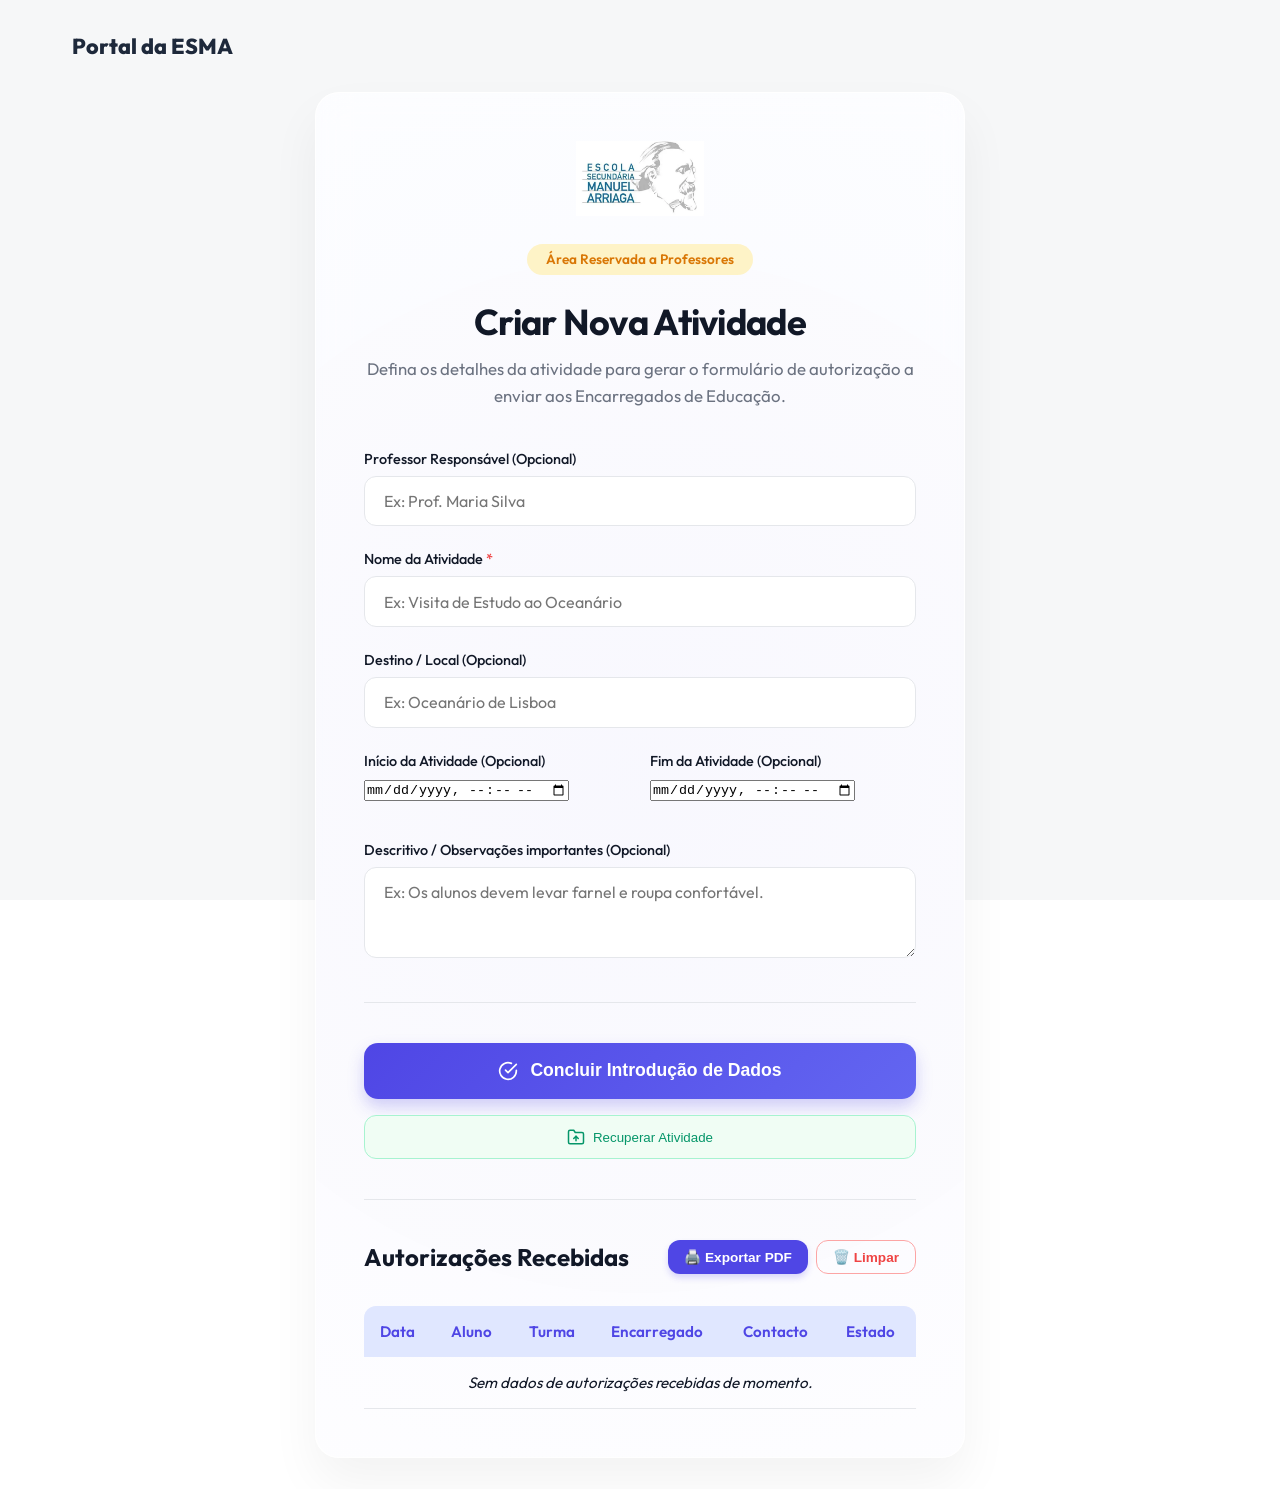
==== professor.html @ e7a481b1 "Add files via upload" ====
<!DOCTYPE html>
<html lang="pt-PT">
<head>
    <meta charset="UTF-8">
    <meta name="viewport" content="width=device-width, initial-scale=1.0">
    <title>Painel do Professor - EduConnect</title>
    <link href="https://fonts.googleapis.com/css2?family=Outfit:wght@300;400;500;600;700&display=swap" rel="stylesheet">
    <link rel="stylesheet" href="styles.css">
</head>
<body>
    <div class="page-wrapper">
        <header class="header">
            <div class="logo">
                <span>Portal da ESMA</span>
            </div>
        </header>

        <main class="main-content">
            <div class="card glass-effect">
                <div class="card-header">
                    <img src="logotipo_ESMA.webp" alt="Logotipo ESMA" style="height: 75px; margin-bottom: 1.5rem; object-fit: contain;">
                    <br>
                    <span class="badge" style="background:#fef3c7; color:#d97706;">Área Reservada a Professores</span>
                    <h1>Criar Nova Atividade</h1>
                    <p class="subtitle">Defina os detalhes da atividade para gerar o formulário de autorização a enviar aos Encarregados de Educação.</p>
                </div>

                <form id="teacherForm" class="auth-form">
                    <div class="form-group">
                        <label for="professorInput">Professor Responsável (Opcional)</label>
                        <input type="text" id="professorInput" placeholder="Ex: Prof. Maria Silva">
                    </div>

                    <div class="form-group">
                        <label for="atividadeInput">Nome da Atividade <span style="color:#ef4444">*</span></label>
                        <input type="text" id="atividadeInput" placeholder="Ex: Visita de Estudo ao Oceanário" required>
                    </div>

                    <div class="form-group">
                        <label for="localInput">Destino / Local (Opcional)</label>
                        <input type="text" id="localInput" placeholder="Ex: Oceanário de Lisboa">
                    </div>

                    <div class="form-row">
                        <div class="form-group">
                            <label for="dataInicioInput">Início da Atividade (Opcional)</label>
                            <input type="datetime-local" id="dataInicioInput">
                        </div>
                        <div class="form-group">
                            <label for="dataFimInput">Fim da Atividade (Opcional)</label>
                            <input type="datetime-local" id="dataFimInput">
                        </div>
                    </div>

                    <div class="form-group" style="margin-top: 1rem;">
                        <label for="notasInput">Descritivo / Observações importantes (Opcional)</label>
                        <textarea id="notasInput" rows="3" placeholder="Ex: Os alunos devem levar farnel e roupa confortável." style="width: 100%; padding: 0.9rem 1.2rem; border: 1px solid var(--border-color); border-radius: 12px; font-family: inherit; font-size: 1rem; color: var(--text-main); background: white; resize: vertical;"></textarea>
                    </div>

                    <div class="divider"></div>

                    <button type="button" class="submit-btn" id="generateLinkBtn">
                        <svg width="20" height="20" viewBox="0 0 24 24" fill="none" stroke="currentColor" stroke-width="2" stroke-linecap="round" stroke-linejoin="round"><path d="M22 11.08V12a10 10 0 1 1-5.93-9.14"></path><polyline points="22 4 12 14.01 9 11.01"></polyline></svg>
                        <span class="btn-text" id="generateLinkText">Concluir Introdução de Dados</span>
                    </button>

                    <div style="display: flex; gap: 0.5rem; margin-top: 1rem;">
                        <button type="button" class="secondary-btn class-hidden" id="editDataBtn" style="flex: 1; display: flex; align-items: center; justify-content: center; gap: 0.5rem; border: 1px solid #cbd5e1; background: #f8fafc; color: #475569; padding: 0.75rem;">
                            <svg width="18" height="18" viewBox="0 0 24 24" fill="none" stroke="currentColor" stroke-width="2" stroke-linecap="round" stroke-linejoin="round"><path d="M20 14.66V20a2 2 0 0 1-2 2H4a2 2 0 0 1-2-2V6a2 2 0 0 1 2-2h5.34"></path><polygon points="18 2 22 6 12 16 8 16 8 12 18 2"></polygon></svg>
                            <span style="font-weight: 500;">Corrigir Dados</span>
                        </button>
                        <button type="button" class="secondary-btn class-hidden" id="newActivityBtn" style="flex: 1; display: flex; align-items: center; justify-content: center; gap: 0.5rem; border: 1px solid #fecaca; background: #fff5f5; color: #ef4444; padding: 0.75rem;">
                            <svg width="18" height="18" viewBox="0 0 24 24" fill="none" stroke="currentColor" stroke-width="2" stroke-linecap="round" stroke-linejoin="round"><line x1="12" y1="5" x2="12" y2="19"></line><line x1="5" y1="12" x2="19" y2="12"></line></svg>
                            <span style="font-weight: 500;">Nova Atividade</span>
                        </button>
                        <button type="button" class="secondary-btn class-hidden" id="saveActivityBtn" style="flex: 1; display: flex; align-items: center; justify-content: center; gap: 0.5rem; border: 1px solid #c7d2fe; background: #eef2ff; color: #4338ca; padding: 0.75rem;">
                            <svg width="18" height="18" viewBox="0 0 24 24" fill="none" stroke="currentColor" stroke-width="2" stroke-linecap="round" stroke-linejoin="round"><path d="M19 21H5a2 2 0 0 1-2-2V5a2 2 0 0 1 2-2h11l5 5v11a2 2 0 0 1-2 2z"></path><polyline points="17 21 17 13 7 13 7 21"></polyline><polyline points="7 3 7 8 15 8"></polyline></svg>
                            <span style="font-weight: 500;">Gravar Atividade</span>
                        </button>
                        <button type="button" class="secondary-btn" id="loadActivityBtn" style="flex: 1; display: flex; align-items: center; justify-content: center; gap: 0.5rem; border: 1px solid #a7f3d0; background: #f0fdf4; color: #059669; padding: 0.75rem;">
                            <svg width="18" height="18" viewBox="0 0 24 24" fill="none" stroke="currentColor" stroke-width="2" stroke-linecap="round" stroke-linejoin="round"><path d="M22 19a2 2 0 0 1-2 2H4a2 2 0 0 1-2-2V5a2 2 0 0 1 2-2h5l2 3h9a2 2 0 0 1 2 2z"></path><line x1="12" y1="11" x2="12" y2="17"></line><polyline points="9 14 12 11 15 14"></polyline></svg>
                            <span style="font-weight: 500;">Recuperar Atividade</span>
                        </button>
                        <!-- input oculto para abrir ficheiro -->
                        <input type="file" id="importFileInput" accept=".json" style="display:none;">
                    </div>

                    <div id="linkResult" class="form-group class-hidden" style="margin-top: 1.5rem; text-align: left;">
                        <label>Link Gerado e Partilha Rápida:</label>
                        <div style="display:flex; gap:0.5rem; margin-top: 0.5rem;">
                            <input type="text" id="finalUrl" readonly style="background:#f9fafb; color:#111827; flex-grow:1;">
                            <button type="button" id="copyBtn" class="secondary-btn" style="width: auto; padding: 0.5rem 1rem;">📝 Copiar</button>
                        </div>
                        <div style="display:flex; gap:0.5rem; margin-top: 0.75rem;">
                            <button type="button" id="whatsappBtn" class="secondary-btn" style="flex:1; background:#25D366; color:white; border:none; padding: 0.75rem;">📱 WhatsApp</button>
                            <button type="button" id="smsBtn" class="secondary-btn" style="flex:1; background:#3b82f6; color:white; border:none; padding: 0.75rem;">💬 SMS</button>
                        </div>
                    </div>
                </form>

                <div class="divider"></div>
                
                <div class="dashboard-section" style="margin-top:2rem;">
                    <div id="printHeader" class="print-only" style="margin-bottom: 2rem; border-bottom: 2px solid #333; padding-bottom: 1rem;">
                        <div style="display: flex; justify-content: space-between; align-items: flex-end;">
                            <div>
                                <h1 id="printActivityTitle" style="margin: 0; color: #000; font-size: 20pt; text-align: left;">-</h1>
                                <p id="printActivityMeta" style="margin: 5px 0 0 0; color: #444; font-size: 11pt;">-</p>
                            </div>
                            <img src="logotipo_ESMA.webp" alt="ESMA" style="height: 50px;">
                        </div>
                    </div>

                    <div id="dashboardControls" style="display:flex; justify-content:space-between; align-items:center;">
                        <h2>Autorizações Recebidas</h2>
                        <div style="display: flex; gap: 0.5rem;">
                            <button type="button" class="secondary-btn" id="printPdfBtn" style="width:auto; padding:0.5rem 1rem; font-size:0.85rem; background:var(--primary); color:white; border:none; box-shadow:0 4px 6px rgba(79,70,229,0.2);">🖨️ Exportar PDF</button>
                            <button type="button" class="secondary-btn" id="clearDataBtn" style="width:auto; padding:0.5rem 1rem; font-size:0.85rem; color:#ef4444; border:1px solid #fca5a5; background:transparent;">🗑️ Limpar</button>
                        </div>
                    </div>
                    <div style="overflow-x: auto; margin-top:1rem;">
                        <table class="premium-table">
                            <thead>
                                <tr>
                                    <th>Data</th>
                                    <th>Aluno</th>
                                    <th>Turma</th>
                                    <th>Encarregado</th>
                                    <th>Contacto</th>
                                    <th>Estado</th>
                                </tr>
                            </thead>
                            <tbody id="submissionsTableBody">
                                <!-- Preenchido com JS -->
                            </tbody>
                        </table>
                    </div>
                </div>

            </div>
        </main>
    </div>

    <script>
        function getFormData() {
            return {
                professor: document.getElementById('professorInput')?.value || '',
                atividade: document.getElementById('atividadeInput')?.value || '',
                local: document.getElementById('localInput')?.value || '',
                inicio: document.getElementById('dataInicioInput')?.value || '',
                fim: document.getElementById('dataFimInput')?.value || '',
                notas: document.getElementById('notasInput')?.value || ''
            };
        }

        function saveActivityState(isLocked) {
            const data = getFormData();
            data.locked = isLocked;
            localStorage.setItem('eduAuthCurrentActivity', JSON.stringify(data));
        }

        function buildLink(data) {
            let baseArr = window.location.href.split('?')[0].split('#')[0].split('/');
            baseArr[baseArr.length - 1] = 'index.html';
            const baseUrl = baseArr.join('/');

            const url = new URL(baseUrl);
            url.searchParams.set('atividade', data.atividade.trim());
            if(data.professor.trim()) url.searchParams.set('professor', data.professor.trim());
            if(data.local.trim()) url.searchParams.set('local', data.local.trim());
            if(data.inicio) url.searchParams.set('inicio', data.inicio);
            if(data.fim) url.searchParams.set('fim', data.fim);
            if(data.notas.trim()) url.searchParams.set('notas', data.notas.trim());
            return url.toString();
        }

        function setLockState(locked, urlString = '', activityData = null) {
            ['professorInput', 'atividadeInput', 'localInput', 'dataInicioInput', 'dataFimInput', 'notasInput'].forEach(id => {
                const el = document.getElementById(id);
                if(el) {
                    el.disabled = locked;
                    el.style.opacity = locked ? '0.7' : '1';
                    el.style.background = locked ? '#f1f5f9' : 'white';
                }
            });

            const btn = document.getElementById('generateLinkBtn');
            btn.style.backgroundColor = locked ? '#10b981' : '';
            btn.style.cursor = locked ? 'default' : 'pointer';
            document.getElementById('generateLinkText').innerHTML = locked ? '<strong>Aprovado e Validado!</strong> O formulário abaixo está pronto.' : 'Concluir Introdução de Dados';
            btn.disabled = locked;

            if (locked) {
                document.getElementById('editDataBtn').classList.remove('class-hidden');
                document.getElementById('newActivityBtn').classList.remove('class-hidden');
                document.getElementById('saveActivityBtn').classList.remove('class-hidden');
                
                document.getElementById('finalUrl').value = urlString;
                document.getElementById('linkResult').classList.remove('class-hidden');
                
                let descAtividade = "nossa próxima atividade escolar";
                if (activityData) {
                    const nome = activityData.atividade || "";
                    let infoData = "";
                    if (activityData.inicio) {
                        const d = activityData.inicio.split('T')[0].split('-').reverse().join('/');
                        infoData = ` no dia ${d}`;
                    }
                    if (nome) descAtividade = `atividade "${nome}"${infoData}`;
                }

                const text = `Olá! Clique neste link para assinar a autorização da ${descAtividade}: ${urlString}`;
                document.getElementById('whatsappBtn').href = `https://api.whatsapp.com/send?text=${encodeURIComponent(text)}`;
                document.getElementById('smsBtn').href = `sms:?body=${encodeURIComponent(text)}`;
            } else {
                document.getElementById('linkResult').classList.add('class-hidden');
                document.getElementById('editDataBtn').classList.add('class-hidden');
                document.getElementById('newActivityBtn').classList.add('class-hidden');
                document.getElementById('saveActivityBtn').classList.add('class-hidden');
            }
        }

        document.getElementById('generateLinkBtn').addEventListener('click', () => {
            const data = getFormData();
            if(!data.atividade.trim()) {
                alert("O Nome da Atividade é de preenchimento obrigatório.");
                return;
            }
            saveActivityState(true);
            setLockState(true, buildLink(data), data);
        });

        document.getElementById('editDataBtn').addEventListener('click', () => {
            saveActivityState(false);
            setLockState(false);
        });

        document.getElementById('newActivityBtn').addEventListener('click', () => {
             if(confirm("Tem a certeza que deseja limpar os dados para configurar uma nova atividade? O link gerado para a atividade anterior continuará válido, mas este ecrã será reiniciado.")) {
                 
                 // Verificar se há dados na tabela
                 const submissions = JSON.parse(localStorage.getItem('eduAuthSubmissions')) || [];
                 if (submissions.length > 0) {
                     if (confirm("Deseja exportar e guardar os dados da atividade atual (PDF + Ficheiro de Recuperação) antes de a limpar?")) {
                         exportData();
                         printWithCustomTitle();
                         alert("Atenção: Os ficheiros foram gerados. Clique OK para concluir a limpeza dos dados da atividade anterior.");
                     }
                     // Apagar as autorizações antigas para iniciar a nova atividade
                     localStorage.removeItem('eduAuthSubmissions');
                     loadSubmissions();
                 }

                 localStorage.removeItem('eduAuthCurrentActivity');
                 document.getElementById('teacherForm').reset();
                 setLockState(false);
             }
        });

        // === EXPORTAÇÃO (Guardar ficheiro JSON) ===
        function exportData() {
            const activity = JSON.parse(localStorage.getItem('eduAuthCurrentActivity')) || {};
            const submissions = JSON.parse(localStorage.getItem('eduAuthSubmissions')) || [];
            const bundle = { version: 1, activity, submissions };

            const nome = activity.atividade || 'Atividade';
            let prefixoData = '';
            if (activity.inicio) {
                prefixoData = activity.inicio.split('T')[0].split('-').join('') + ' ';
            }
            const filename = `${prefixoData}${nome} - Autorizacoes.json`;

            const blob = new Blob([JSON.stringify(bundle, null, 2)], { type: 'application/json' });
            const url = URL.createObjectURL(blob);
            const a = document.createElement('a');
            a.href = url;
            a.download = filename;
            a.click();
            URL.revokeObjectURL(url);
        }

        document.getElementById('saveActivityBtn').addEventListener('click', () => {
            exportData();
            // Dá um pequeno tempo antes de abrir o PDF para o browser não bloquear os popup/downloads
            setTimeout(() => {
                printWithCustomTitle();
            }, 600);
        });

        // === IMPORTAÇÃO (Recuperar ficheiro JSON) ===
        document.getElementById('loadActivityBtn').addEventListener('click', () => {
            document.getElementById('importFileInput').click();
        });

        document.getElementById('importFileInput').addEventListener('change', (e) => {
            const file = e.target.files[0];
            if (!file) return;

            const reader = new FileReader();
            reader.onload = (ev) => {
                try {
                    const bundle = JSON.parse(ev.target.result);
                    if (!bundle.activity || !bundle.submissions) {
                        alert('Ficheiro inválido ou corrompido. Certifique-se de que é um ficheiro gerado por este sistema.');
                        return;
                    }

                    // Pergunta antes de sobrescrever
                    const currentSubs = JSON.parse(localStorage.getItem('eduAuthSubmissions')) || [];
                    if (currentSubs.length > 0) {
                        if (!confirm('Já existem dados nesta sessão. Deseja substituí-los pelos dados do ficheiro que está a abrir?')) {
                            e.target.value = '';
                            return;
                        }
                    }

                    // Preenche o formulario com os dados da atividade
                    const data = bundle.activity;
                    if(document.getElementById('professorInput')) document.getElementById('professorInput').value = data.professor || '';
                    if(document.getElementById('atividadeInput')) document.getElementById('atividadeInput').value = data.atividade || '';
                    if(document.getElementById('localInput')) document.getElementById('localInput').value = data.local || '';
                    if(document.getElementById('dataInicioInput')) document.getElementById('dataInicioInput').value = data.inicio || '';
                    if(document.getElementById('dataFimInput')) document.getElementById('dataFimInput').value = data.fim || '';
                    if(document.getElementById('notasInput')) document.getElementById('notasInput').value = data.notas || '';

                    // Guarda em localStorage e atualiza estado
                    data.locked = true;
                    localStorage.setItem('eduAuthCurrentActivity', JSON.stringify(data));
                    localStorage.setItem('eduAuthSubmissions', JSON.stringify(bundle.submissions));

                    setLockState(true, buildLink(data), data);
                    loadSubmissions();

                    alert(`✅ Atividade "${data.atividade}" recuperada com sucesso! ${bundle.submissions.length} autorização(s) carregada(s).`);
                } catch(err) {
                    alert('Erro ao ler o ficheiro. Verifique se é um ficheiro JSON válido.');
                }
                // Reset input para permitir reabrir o mesmo ficheiro se necessário
                e.target.value = '';
            };
            reader.readAsText(file);
        });

        // Initialize from local storage or set defaults on boot
        document.addEventListener('DOMContentLoaded', () => {
            const saved = localStorage.getItem('eduAuthCurrentActivity');
            if (saved) {
                try {
                    const data = JSON.parse(saved);
                    if(document.getElementById('professorInput')) document.getElementById('professorInput').value = data.professor || '';
                    if(document.getElementById('atividadeInput')) document.getElementById('atividadeInput').value = data.atividade || '';
                    if(document.getElementById('localInput')) document.getElementById('localInput').value = data.local || '';
                    if(document.getElementById('dataInicioInput')) document.getElementById('dataInicioInput').value = data.inicio || '';
                    if(document.getElementById('dataFimInput')) document.getElementById('dataFimInput').value = data.fim || '';
                    if(document.getElementById('notasInput')) document.getElementById('notasInput').value = data.notas || '';

                    if (data.locked) {
                        setLockState(true, buildLink(data), data);
                    }
                } catch(e) { console.error("Error loading activity state", e); }
            }
        });

        document.getElementById('copyBtn').addEventListener('click', () => {
            const finalUrl = document.getElementById('finalUrl');
            finalUrl.select();
            document.execCommand('copy');
            
            const copyBtn = document.getElementById('copyBtn');
            const origText = copyBtn.textContent;
            copyBtn.textContent = 'Copiado!';
            setTimeout(() => {
                copyBtn.textContent = origText;
            }, 2000);
        });

        document.getElementById('whatsappBtn').addEventListener('click', () => {
            const finalUrl = document.getElementById('finalUrl').value;
            const text = `Olá! Clique neste link para enviar a autorização da nossa próxima atividade escolar: ${finalUrl}`;
            window.open(`https://api.whatsapp.com/send?text=${encodeURIComponent(text)}`, '_blank');
        });

        document.getElementById('smsBtn').addEventListener('click', () => {
            const finalUrl = document.getElementById('finalUrl').value;
            const text = `Autorizacao Escolar: Assine a participacao na proxima atividade aqui: ${finalUrl}`;
            // Use ?body parameter since most modern phones support it natively. Note that some iOS prefer &body but ?body works via browser redirection fallback.
            window.open(`sms:?body=${encodeURIComponent(text)}`);
        });

        // Formata nomes: Primeiro I. I. Último
        function formatName(fullname) {
            if (!fullname) return "";
            const parts = fullname.trim().split(/\s+/);
            if (parts.length <= 2) return fullname;
            
            const first = parts[0];
            const last = parts[parts.length - 1];
            const initials = parts.slice(1, -1).map(p => {
                // Remove preposições comuns em português
                const lower = p.toLowerCase();
                if (['de', 'da', 'do', 'das', 'dos', 'e'].includes(lower)) return null;
                return p[0].toUpperCase() + ".";
            }).filter(i => i !== null).join(" ");
            
            return initials ? `${first} ${initials} ${last}` : `${first} ${last}`;
        }

        // Load Submissions Table
        function loadSubmissions() {
            const tbody = document.getElementById('submissionsTableBody');
            const submissions = JSON.parse(localStorage.getItem('eduAuthSubmissions')) || [];
            
            if(submissions.length === 0) {
                tbody.innerHTML = '<tr><td colspan="6" class="empty-state">Sem dados de autorizações recebidas de momento.</td></tr>';
                return;
            }

            tbody.innerHTML = '';
            // Ordem decrescente
            [...submissions].reverse().forEach(sub => {
                tbody.innerHTML += `
                    <tr>
                        <td>${sub.date}</td>
                        <td><strong>${formatName(sub.student)}</strong></td>
                        <td>${sub.class}</td>
                        <td>${formatName(sub.guardian)}</td>
                        <td>${sub.contact}</td>
                        <td><span class="status-badge">${sub.status}</span></td>
                    </tr>
                `;
            });
        }

        document.getElementById('clearDataBtn').addEventListener('click', () => {
            if(confirm('Tem a certeza que deseja apagar os dados visíveis?')) {
                localStorage.removeItem('eduAuthSubmissions');
                loadSubmissions();
            }
        });

        function printWithCustomTitle() {
            // Tenta obter os dados guardados em localStorage (ativos)
            const saved = localStorage.getItem('eduAuthCurrentActivity');
            let data = null;
            if (saved) {
                try { data = JSON.parse(saved); } catch(e) {}
            }
            
            // Se não houver dados guardados, tenta ler os campos do formulário (caso o professor esteja a preencher sem clicar em Concluir)
            if (!data) {
                data = getFormData();
            }

            let docName = "Autorizacoes_Atividade";
            let printTitle = "Lista de Autorizações";
            let printMeta = "Portal de Autorizações ESMA";

            if (data && data.atividade) {
                const nome = data.atividade;
                let prefixoData = "";
                let dataFormatada = "";
                
                if (data.inicio) {
                    const d = data.inicio.split('T')[0];
                    prefixoData = d.split('-').join('') + " ";
                    dataFormatada = d.split('-').reverse().join('/');
                }
                
                docName = `${prefixoData}${nome} - Autorizacoes`;
                printTitle = nome;
                printMeta = `Data: ${dataFormatada || 'N/D'} | Professor: ${data.professor || 'N/D'} | Local: ${data.local || 'N/D'}`;
            }
            
            document.getElementById('printActivityTitle').textContent = printTitle;
            document.getElementById('printActivityMeta').textContent = printMeta;

            const originalTitle = document.title;
            document.title = docName;
            window.print();
            
            setTimeout(() => {
                document.title = originalTitle;
            }, 1000);
        }

        document.getElementById('printPdfBtn').addEventListener('click', () => {
            printWithCustomTitle();
        });

        loadSubmissions();
    </script>
</body>
</html>
---- styles.css ----
:root {
    --primary: #4f46e5;
    --primary-hover: #4338ca;
    --primary-light: #e0e7ff;
    --text-main: #111827;
    --text-muted: #6b7280;
    --bg-page: #f3f4f6;
    --bg-card: rgba(255, 255, 255, 0.9);
    --border-color: #e5e7eb;
    --success: #10b981;
}

* { margin: 0; padding: 0; box-sizing: border-box; }

body {
    font-family: 'Outfit', sans-serif;
    background: url('Espaço_ESMA.jpg') center/cover fixed no-repeat;
    color: var(--text-main);
    min-height: 100vh;
    display: flex;
    flex-direction: column;
    position: relative;
    z-index: 0;
}

body::before {
    content: '';
    position: fixed;
    top: 0; left: 0; width: 100%; height: 100%;
    background: rgba(243, 244, 246, 0.7);
    backdrop-filter: blur(12px);
    -webkit-backdrop-filter: blur(12px);
    z-index: -1;
}

.page-wrapper {
    max-width: 1200px;
    margin: 0 auto;
    width: 100%;
    padding: 2rem;
}

.header {
    display: flex;
    align-items: center;
    margin-bottom: 2rem;
}

.logo {
    display: flex;
    align-items: center;
    gap: 0.75rem;
    font-size: 1.35rem;
    font-weight: 800;
    color: #1e293b;
    text-shadow: 0 1px 2px rgba(255,255,255,0.8);
}

.main-content {
    display: flex;
    justify-content: center;
    align-items: center;
}

.glass-effect {
    background: var(--bg-card);
    backdrop-filter: blur(16px);
    -webkit-backdrop-filter: blur(16px);
    border: 1px solid rgba(255, 255, 255, 0.6);
    box-shadow: 0 25px 50px rgba(0, 0, 0, 0.05);
}

.card {
    width: 100%;
    max-width: 650px;
    border-radius: 24px;
    padding: 3rem;
    position: relative;
    overflow: hidden;
}

.card::before {
    content: '';
    position: absolute;
    top: -50%;
    left: -50%;
    width: 200%;
    height: 200%;
    background: radial-gradient(circle, rgba(79, 70, 229, 0.04) 0%, transparent 70%);
    z-index: 0;
    pointer-events: none;
}

.card > * { position: relative; z-index: 1; }

.card-header {
    text-align: center;
    margin-bottom: 2.5rem;
}

.badge {
    display: inline-block;
    padding: 0.4rem 1.2rem;
    background-color: var(--primary-light);
    color: var(--primary);
    border-radius: 999px;
    font-size: 0.85rem;
    font-weight: 600;
    margin-bottom: 1.5rem;
}

h1 {
    font-size: 2.25rem;
    font-weight: 700;
    margin-bottom: 0.75rem;
    color: var(--text-main);
    letter-spacing: -0.02em;
}

.subtitle {
    color: var(--text-muted);
    font-size: 1.05rem;
    line-height: 1.6;
}

.activity-details {
    background: #f8fafc;
    border-radius: 16px;
    padding: 1.5rem;
    margin-bottom: 2rem;
    border: 1px solid var(--border-color);
}

.detail-item {
    display: flex;
    align-items: center;
    gap: 1rem;
}

.icon-wrapper {
    width: 44px;
    height: 44px;
    border-radius: 12px;
    background: white;
    display: flex;
    align-items: center;
    justify-content: center;
    color: var(--primary);
    box-shadow: 0 4px 6px rgba(0,0,0,0.03);
}

.detail-item strong {
    display: block;
    font-size: 0.85rem;
    color: var(--text-muted);
    margin-bottom: 0.2rem;
    font-weight: 500;
}

.detail-item span {
    font-size: 1.05rem;
    font-weight: 600;
    color: var(--text-main);
}

.divider {
    height: 1px;
    background: var(--border-color);
    margin: 2.5rem 0;
}

.document-section h3 {
    font-size: 1.2rem;
    display: flex;
    align-items: center;
    gap: 0.5rem;
    color: var(--primary);
    margin-bottom: 1.5rem;
}

.form-group { margin-bottom: 1.5rem; }

.form-row {
    display: grid;
    grid-template-columns: 1fr 1fr;
    gap: 1.25rem;
}

label {
    display: block;
    font-size: 0.9rem;
    font-weight: 500;
    margin-bottom: 0.5rem;
    color: var(--text-main);
}

input[type="text"],
input[type="tel"] {
    width: 100%;
    padding: 0.9rem 1.2rem;
    border: 1px solid var(--border-color);
    border-radius: 12px;
    font-size: 1rem;
    font-family: inherit;
    transition: all 0.3s ease;
    background: white;
}

input:focus {
    outline: none;
    border-color: var(--primary);
    box-shadow: 0 0 0 4px var(--primary-light);
}

.terms-card {
    background: #f8fafc;
    padding: 1.5rem;
    border-radius: 12px;
    border: 1px dashed #cbd5e1;
    margin: 2rem 0;
}

.checkbox-group {
    display: flex;
    align-items: flex-start;
    gap: 0.75rem;
}

.checkbox-group input {
    margin-top: 0.3rem;
    width: 20px;
    height: 20px;
    accent-color: var(--primary);
    cursor: pointer;
}

.checkbox-group label {
    font-weight: 400;
    line-height: 1.5;
    cursor: pointer;
    color: var(--text-muted);
}

.submit-btn {
    width: 100%;
    padding: 1.1rem;
    background: linear-gradient(135deg, var(--primary) 0%, #6366f1 100%);
    color: white;
    border: none;
    border-radius: 14px;
    font-size: 1.1rem;
    font-weight: 600;
    cursor: pointer;
    transition: all 0.3s ease;
    display: flex;
    justify-content: center;
    align-items: center;
    gap: 0.75rem;
    box-shadow: 0 8px 16px rgba(79, 70, 229, 0.25);
}

.submit-btn:hover {
    transform: translateY(-2px);
    box-shadow: 0 12px 20px rgba(79, 70, 229, 0.35);
}

.submit-btn.loading {
    opacity: 0.8;
    pointer-events: none;
}

.spinner {
    width: 22px;
    height: 22px;
    border: 3px solid rgba(255,255,255,0.3);
    border-radius: 50%;
    border-top-color: white;
    animation: spin 1s ease-in-out infinite;
}

.class-hidden { display: none !important; }

@keyframes spin { to { transform: rotate(360deg); } }

.modal {
    position: fixed;
    top: 0; left: 0; width: 100%; height: 100%;
    background: rgba(17, 24, 39, 0.4);
    backdrop-filter: blur(6px);
    display: flex;
    justify-content: center;
    align-items: center;
    z-index: 100;
    opacity: 1;
    transition: opacity 0.3s ease;
}

.modal.hidden {
    opacity: 0;
    pointer-events: none;
}

.modal-content {
    background: white;
    padding: 3rem;
    border-radius: 24px;
    text-align: center;
    max-width: 420px;
    width: 90%;
    transform: translateY(0);
    transition: transform 0.3s cubic-bezier(0.175, 0.885, 0.32, 1.275);
}

.modal.hidden .modal-content { transform: translateY(20px); }

.modal-content h2 { font-size: 1.5rem; margin-bottom: 0.75rem; color: var(--success); }
.modal-content p { color: var(--text-muted); margin-bottom: 2rem; line-height: 1.5; }

.secondary-btn {
    padding: 0.9rem 1.8rem;
    background: #f3f4f6;
    color: var(--text-main);
    border: none;
    border-radius: 12px;
    font-weight: 600;
    cursor: pointer;
    transition: background 0.2s;
    width: 100%;
}
.secondary-btn:hover { background: #e5e7eb; }

.premium-table { width: 100%; border-collapse: collapse; margin-top: 1rem; text-align: left; font-size: 0.95rem; }
.premium-table th { background-color: var(--primary-light); color: var(--primary); padding: 1rem; font-weight: 600; }
.premium-table th:first-child { border-radius: 12px 0 0 0; }
.premium-table th:last-child { border-radius: 0 12px 0 0; }
.premium-table td { padding: 1rem; border-bottom: 1px solid var(--border-color); color: var(--text-main); }
.premium-table tr:hover td { background-color: #f8fafc; transition: background 0.2s;}
.status-badge { background-color: #d1fae5; color: #059669; padding: 0.25rem 0.75rem; border-radius: 999px; font-size: 0.8rem; font-weight: 600; display: inline-block;}
.empty-state { text-align: center; padding: 2.5rem; color: var(--text-muted); font-style: italic; }

.print-only { display: none; }

@media (max-width: 768px) {
    .form-row { grid-template-columns: 1fr; gap: 0; }
    .card { padding: 2rem; }
    .page-wrapper { padding: 1rem; }
    .premium-table { display: block; overflow-x: auto; white-space: nowrap; }
}

@media print {
    @page {
        size: A4;
        margin: 15mm;
    }

    body { background: white !important; }
    body::before { display: none !important; }
    
    .header, .card-header, #teacherForm, #clearDataBtn, #printPdfBtn, .divider, .secondary-btn, #dashboardControls { 
        display: none !important; 
    }

    .print-only { 
        display: block !important; 
    }

    .page-wrapper { padding: 0 !important; max-width: 100% !important; margin: 0 !important; }
    .main-content { display: block !important; }

    .card { 
        box-shadow: none !important; 
        border: none !important; 
        padding: 0 !important; 
        background: white !important; 
        max-width: 100% !important;
    }

    .dashboard-section { margin-top: 0 !important; }
    
    h2 { 
        font-size: 14pt !important; 
        text-align: left; 
        margin-bottom: 10px; 
        color: black; 
        border-bottom: 1px solid #eee;
        padding-bottom: 5px;
    }

    .premium-table { 
        font-size: 10pt; 
        border: 1px solid #000; 
        width: 100%; 
        border-collapse: collapse; 
        table-layout: auto;
    }

    .premium-table th, .premium-table td { 
        border: 1px solid #333; 
        padding: 6px 8px; 
        color: black !important; 
    }

    .premium-table th { 
        background-color: #f0f0f0 !important; 
        color: black !important; 
        -webkit-print-color-adjust: exact; 
        print-color-adjust: exact; 
        font-weight: bold;
    }

    .status-badge { 
        border: none !important; 
        color: black !important; 
        background: transparent !important; 
        padding: 0 !important;
        font-weight: normal !important;
    }

    /* Forçar quebra de página se necessário */
    tr { page-break-inside: avoid; }
}
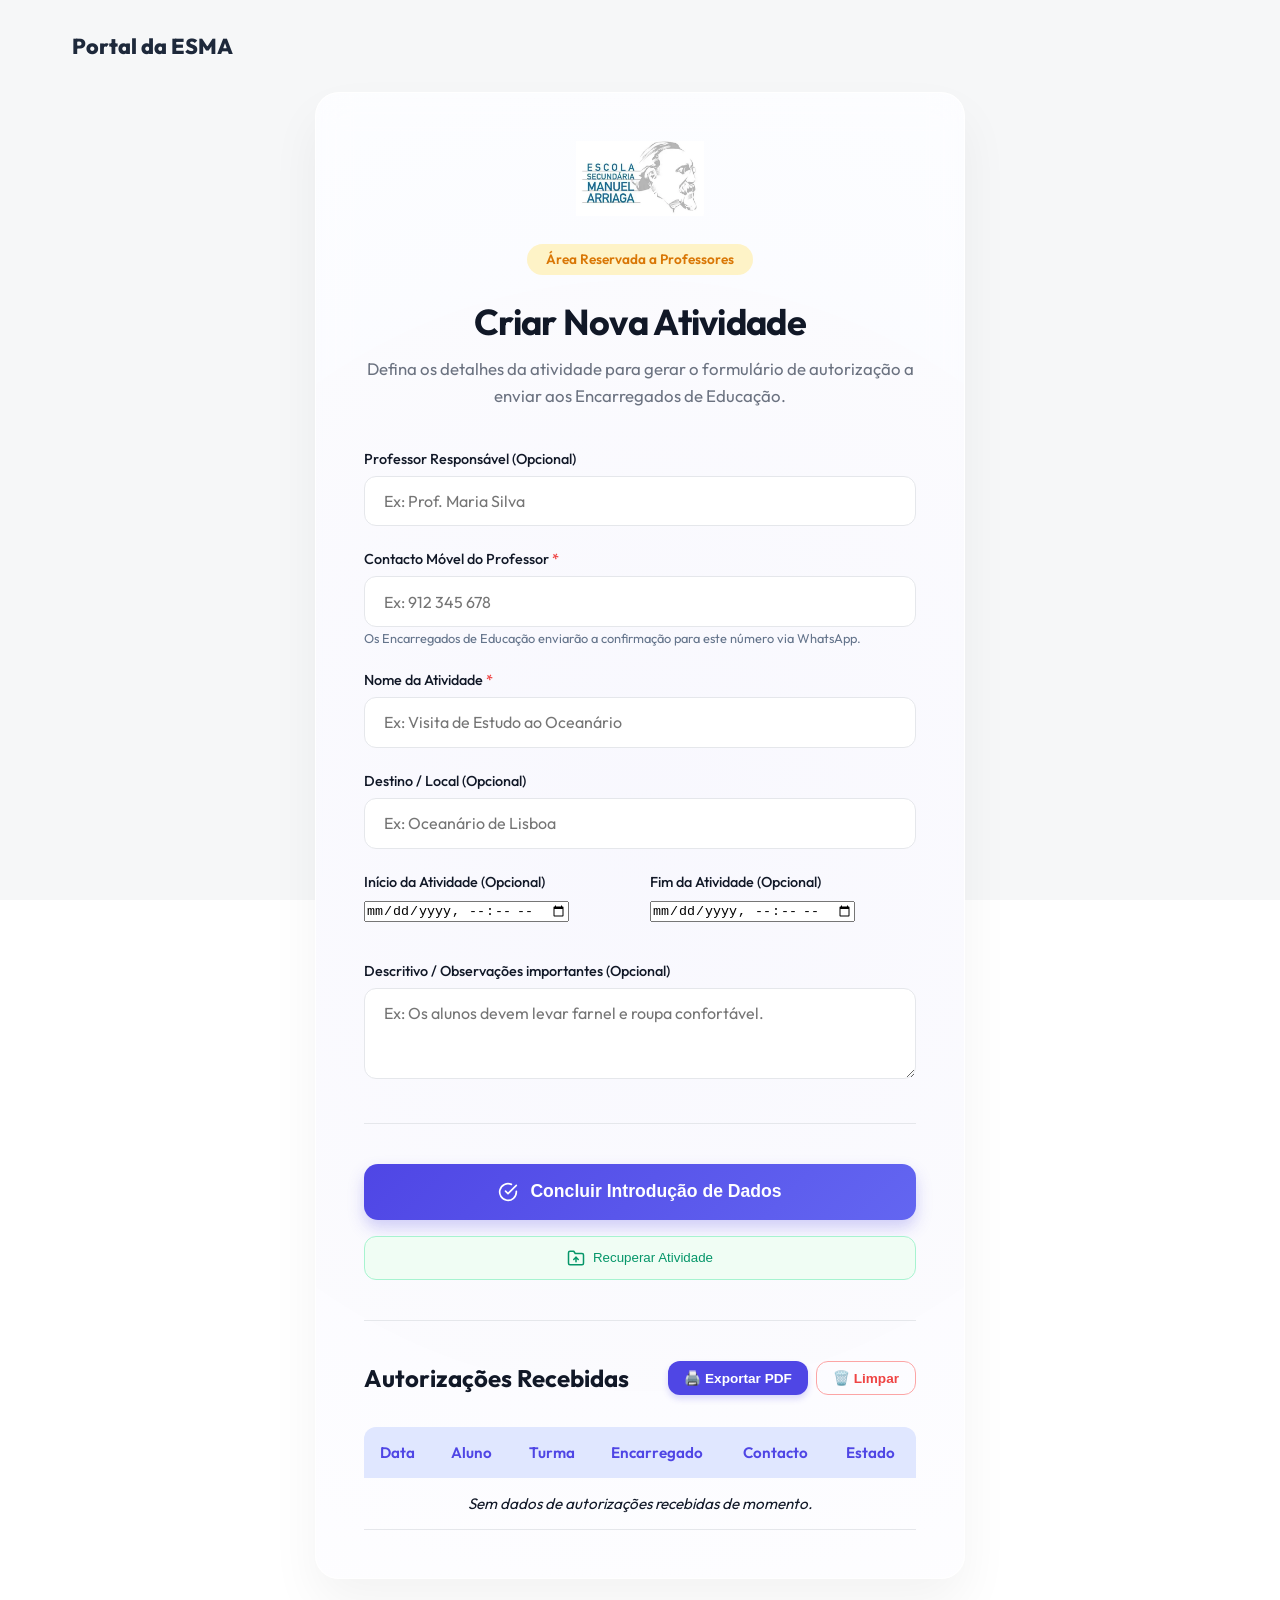
==== commit c41866ae: "Add files via upload" ====
--- a/professor.html
+++ b/professor.html
@@ -29,6 +29,12 @@
                     <div class="form-group">
                         <label for="professorInput">Professor Responsável (Opcional)</label>
                         <input type="text" id="professorInput" placeholder="Ex: Prof. Maria Silva">
+                    </div>
+
+                    <div class="form-group">
+                        <label for="telefoneInput">Contacto Móvel do Professor <span style="color:#ef4444">*</span></label>
+                        <input type="tel" id="telefoneInput" placeholder="Ex: 912 345 678" pattern="[0-9 +]+" minlength="9" title="Insira o seu contacto telefónico" required>
+                        <small style="color: #64748b; font-size: 0.8rem;">Os Encarregados de Educação enviarão a confirmação para este número via WhatsApp.</small>
                     </div>
 
                     <div class="form-group">
@@ -145,6 +151,7 @@
         function getFormData() {
             return {
                 professor: document.getElementById('professorInput')?.value || '',
+                telefone: document.getElementById('telefoneInput')?.value || '',
                 atividade: document.getElementById('atividadeInput')?.value || '',
                 local: document.getElementById('localInput')?.value || '',
                 inicio: document.getElementById('dataInicioInput')?.value || '',
@@ -167,6 +174,7 @@
             const url = new URL(baseUrl);
             url.searchParams.set('atividade', data.atividade.trim());
             if(data.professor.trim()) url.searchParams.set('professor', data.professor.trim());
+            if(data.telefone && data.telefone.trim()) url.searchParams.set('telefone', data.telefone.trim());
             if(data.local.trim()) url.searchParams.set('local', data.local.trim());
             if(data.inicio) url.searchParams.set('inicio', data.inicio);
             if(data.fim) url.searchParams.set('fim', data.fim);
@@ -175,7 +183,7 @@
         }
 
         function setLockState(locked, urlString = '', activityData = null) {
-            ['professorInput', 'atividadeInput', 'localInput', 'dataInicioInput', 'dataFimInput', 'notasInput'].forEach(id => {
+            ['professorInput', 'telefoneInput', 'atividadeInput', 'localInput', 'dataInicioInput', 'dataFimInput', 'notasInput'].forEach(id => {
                 const el = document.getElementById(id);
                 if(el) {
                     el.disabled = locked;
@@ -343,11 +351,57 @@
 
         // Initialize from local storage or set defaults on boot
         document.addEventListener('DOMContentLoaded', () => {
+
+            // === RECEÇÃO DE AUTORIZAÇÃO VIA LINK (WhatsApp) ===
+            const urlParams = new URLSearchParams(window.location.search);
+            if (urlParams.get('acao') === 'adicionar') {
+                const aluno = urlParams.get('aluno');
+                const turma = urlParams.get('turma');
+                const ee = urlParams.get('ee');
+                const contacto = urlParams.get('contacto');
+                const dataAuth = urlParams.get('data');
+                const atividade = urlParams.get('atividade');
+
+                if (aluno && ee) {
+                    const newSubmission = {
+                        id: Date.now(),
+                        date: dataAuth || new Date().toLocaleDateString('pt-PT'),
+                        student: aluno,
+                        class: turma || '',
+                        guardian: ee,
+                        contact: contacto || '',
+                        atividade: atividade || '',
+                        status: 'Autorizado'
+                    };
+
+                    // Verificar duplicados (mesmo aluno + mesma atividade)
+                    let submissions = JSON.parse(localStorage.getItem('eduAuthSubmissions')) || [];
+                    const duplicado = submissions.some(s => 
+                        s.student === newSubmission.student && 
+                        s.atividade === newSubmission.atividade &&
+                        s.guardian === newSubmission.guardian
+                    );
+
+                    if (duplicado) {
+                        alert(`⚠️ A autorização de "${aluno}" para esta atividade já foi registada anteriormente.`);
+                    } else {
+                        submissions.push(newSubmission);
+                        localStorage.setItem('eduAuthSubmissions', JSON.stringify(submissions));
+                        alert(`✅ Autorização registada com sucesso!\n\n👤 Aluno: ${aluno} (${turma})\n👨‍👩‍👧 EE: ${ee}\n📞 Contacto: ${contacto}`);
+                    }
+
+                    // Limpar parâmetros do URL sem recarregar
+                    window.history.replaceState({}, document.title, window.location.pathname);
+                }
+            }
+
+            // === CARREGAR ESTADO GUARDADO ===
             const saved = localStorage.getItem('eduAuthCurrentActivity');
             if (saved) {
                 try {
                     const data = JSON.parse(saved);
                     if(document.getElementById('professorInput')) document.getElementById('professorInput').value = data.professor || '';
+                    if(document.getElementById('telefoneInput')) document.getElementById('telefoneInput').value = data.telefone || '';
                     if(document.getElementById('atividadeInput')) document.getElementById('atividadeInput').value = data.atividade || '';
                     if(document.getElementById('localInput')) document.getElementById('localInput').value = data.local || '';
                     if(document.getElementById('dataInicioInput')) document.getElementById('dataInicioInput').value = data.inicio || '';
@@ -359,6 +413,9 @@
                     }
                 } catch(e) { console.error("Error loading activity state", e); }
             }
+
+            // Carregar tabela de submissões
+            loadSubmissions();
         });
 
         document.getElementById('copyBtn').addEventListener('click', () => {
